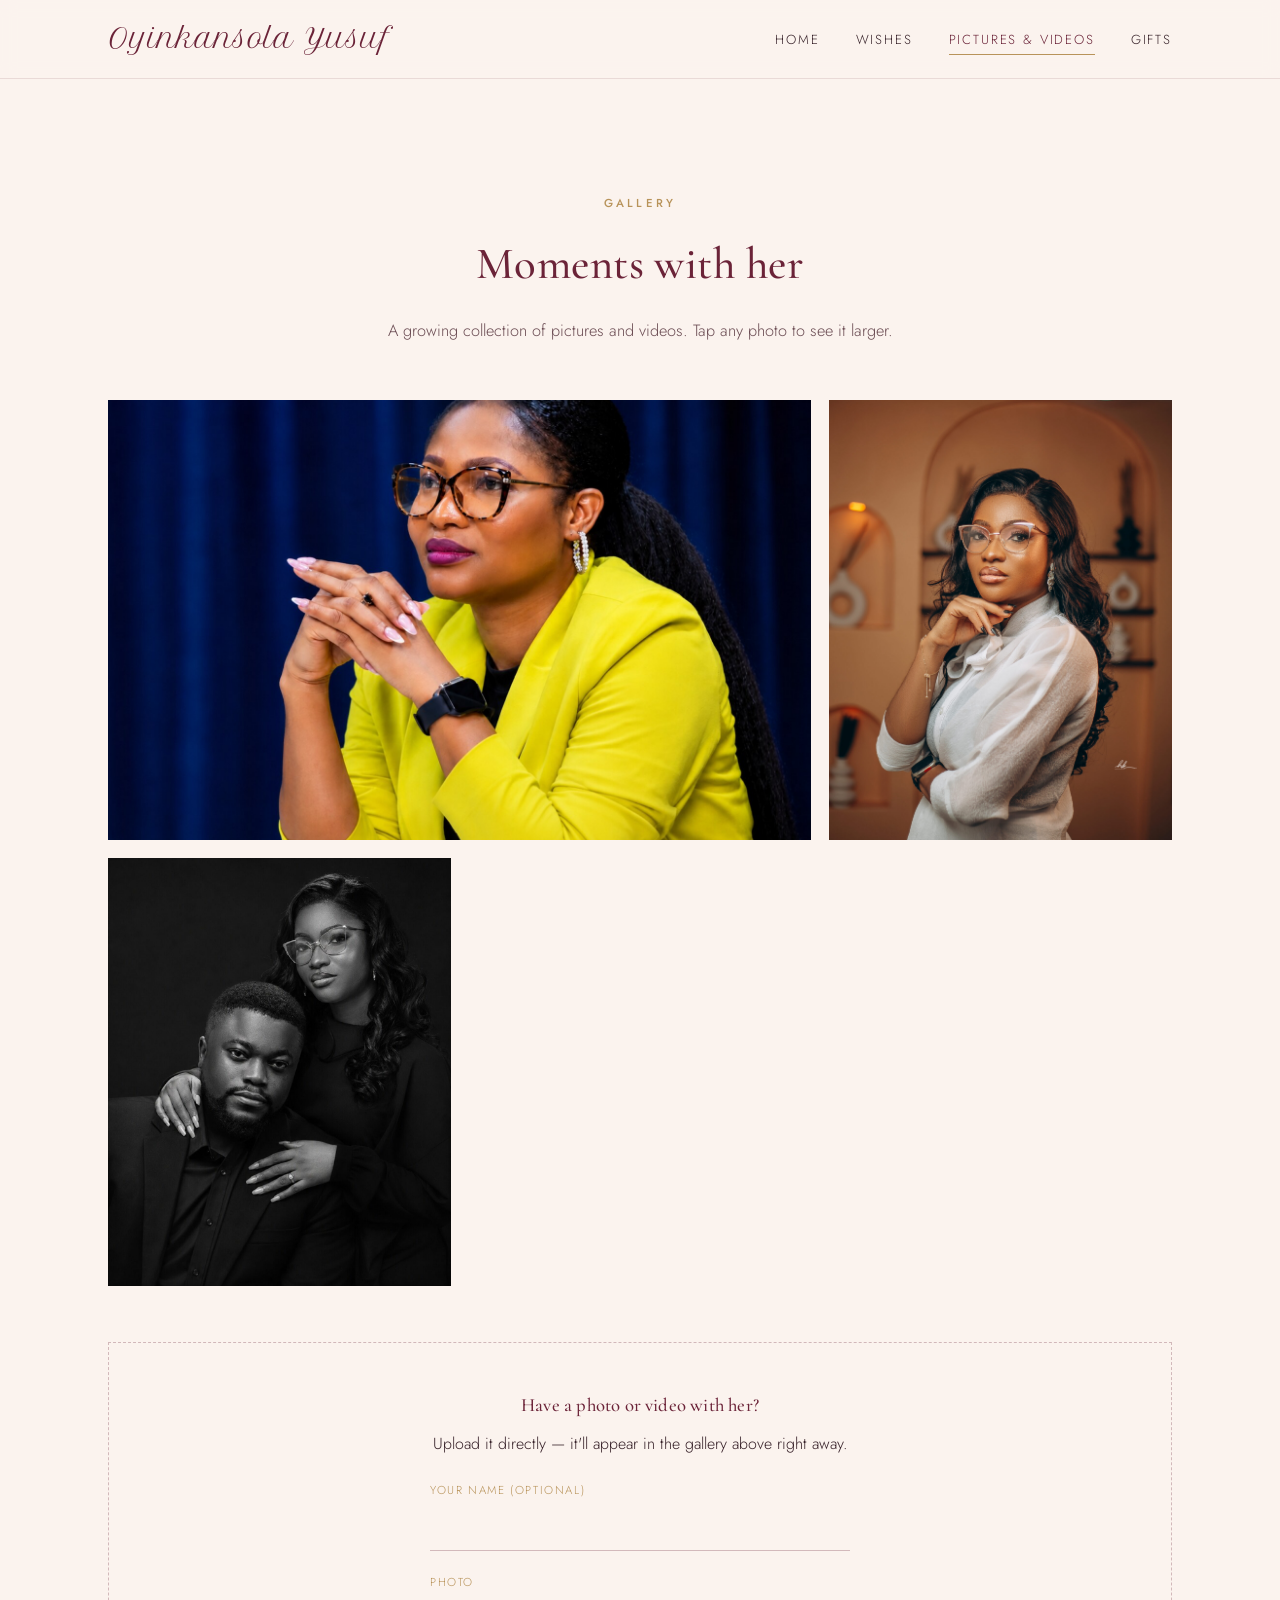
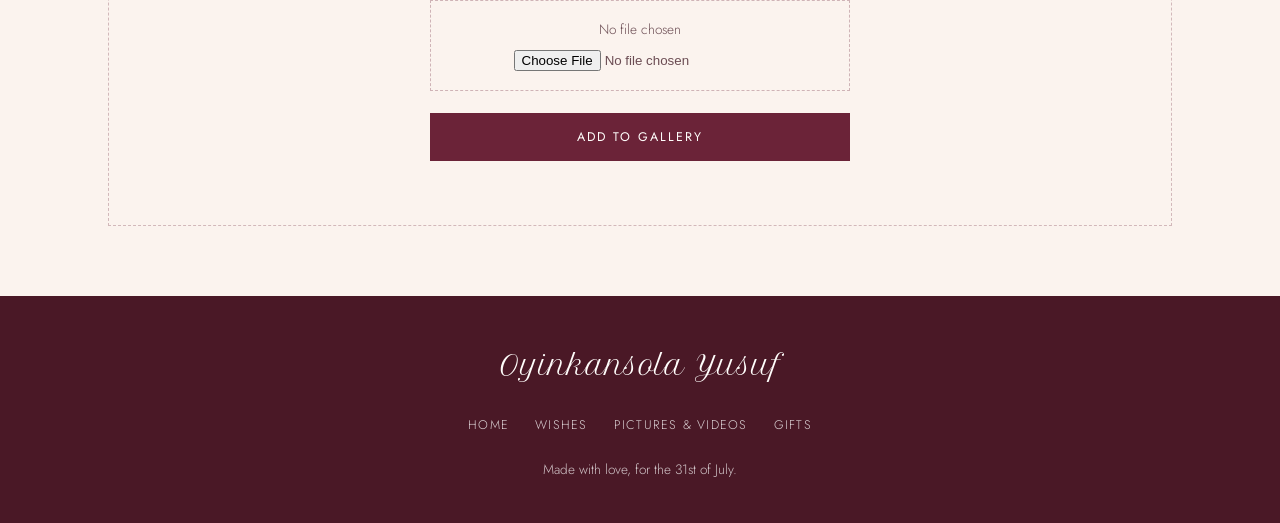
==== gallery.html @ 06c10862 "u" ====
<!DOCTYPE html>
<html lang="en">
<head>
<meta charset="UTF-8">
<meta name="viewport" content="width=device-width, initial-scale=1.0">
<title>Pictures &amp; Videos — Oyinkansola</title>
<meta name="description" content="Photos and videos of Oyinkansola — share your own to add to the gallery.">
<link rel="stylesheet" href="css/style.css">
</head>
<body>

<header class="site-header">
  <div class="container">
    <a href="index.html" class="brand">Oyinkansola Yusuf</a>
    <nav>
      <ul class="nav-links">
        <li><a href="index.html">Home</a></li>
        <li><a href="wishes.html">Wishes</a></li>
        <li><a href="gallery.html" class="active">Pictures &amp; Videos</a></li>
        <li><a href="gifts.html">Gifts</a></li>
      </ul>
    </nav>
    <button class="nav-toggle" aria-label="Menu">&#9776;</button>
  </div>
</header>

<section style="padding-bottom:70px;">
  <div class="container">
    <div class="section-heading reveal">
      <span class="eyebrow">Gallery</span>
      <h2>Moments with her</h2>
      <p>A growing collection of pictures and videos. Tap any photo to see it larger.</p>
    </div>

    <div class="gallery-grid reveal" id="gallery-grid">
      <div class="gallery-item wide" data-lightbox="images/hero-oyin.jpg">
        <img src="images/hero-oyin.jpg" alt="Oyinkansola">
      </div>
      <div class="gallery-item" data-lightbox="images/portrait-oyin.jpg">
        <img src="images/portrait-oyin.jpg" alt="Oyinkansola portrait">
      </div>
      <div class="gallery-item" data-lightbox="images/couple-oyin-olamide.jpg">
        <img src="images/couple-oyin-olamide.jpg" alt="Oyinkansola and Olamide">
      </div>
    </div>

    <div class="upload-cta reveal">
      <h3 style="margin-bottom:10px;">Have a photo or video with her?</h3>
      <p style="margin-bottom:24px;">Upload it directly — it'll appear in the gallery above right away.</p>
      <form id="gallery-upload-form" style="max-width:420px; margin:0 auto; text-align:left;">
        <div class="field">
          <label for="gallery-uploader-name">Your Name (optional)</label>
          <input type="text" id="gallery-uploader-name">
        </div>
        <div class="field" style="margin-bottom:0;">
          <label>Photo</label>
          <div class="field-file">
            <span id="gallery-photo-filename">No file chosen</span><br>
            <input type="file" id="gallery-photo-input" accept="image/*" required>
          </div>
        </div>
        <button type="submit" class="btn btn-solid" style="width:100%; justify-content:center; margin-top:22px;">Add to Gallery</button>
      </form>
      <p class="center" id="gallery-status" style="margin-top:16px; font-size:0.85rem; color:var(--plum-soft);"></p>
    </div>
  </div>
</section>

<div class="lightbox" id="lightbox">
  <button class="lightbox-close">&times;</button>
  <img src="" alt="Enlarged view">
</div>

<footer class="site-footer">
  <div class="container">
    <span class="brand">Oyinkansola Yusuf</span>
    <ul class="footer-nav">
      <li><a href="index.html">Home</a></li>
      <li><a href="wishes.html">Wishes</a></li>
      <li><a href="gallery.html">Pictures &amp; Videos</a></li>
      <li><a href="gifts.html">Gifts</a></li>
    </ul>
    <p>Made with love, for the 31st of July.</p>
  </div>
</footer>

<script src="https://cdn.jsdelivr.net/npm/@supabase/supabase-js@2"></script>
<script src="js/supabase-config.js"></script>
<script src="js/main.js"></script>
<script src="js/gallery.js"></script>
</body>
</html>
---- css/style.css ----
/* ============================================
   Oyinkansola's Birthday — Soft Romantic Theme
   ============================================ */

@import url('https://fonts.googleapis.com/css2?family=Cormorant+Garamond:ital,wght@0,400;0,500;0,600;1,400;1,500&family=Petit+Formal+Script&family=Jost:wght@300;400;500;600&display=swap');

:root{
  --ivory: #FBF3EE;
  --ivory-deep: #F3E4DC;
  --wine: #6B2338;
  --wine-deep: #4A1826;
  --rose: #C98F86;
  --rose-pale: #F3DCD6;
  --gold: #B8935A;
  --gold-soft: #D9BE8E;
  --plum: #362028;
  --plum-soft: #6b4c53;
  --white: #FFFDFB;

  --display: 'Cormorant Garamond', serif;
  --script: 'Petit Formal Script', cursive;
  --body: 'Jost', sans-serif;

  --radius: 2px;
  --max-width: 1120px;
}

*{ box-sizing: border-box; }
html{ scroll-behavior: smooth; }

body{
  margin: 0;
  background: var(--ivory);
  color: var(--plum);
  font-family: var(--body);
  font-weight: 300;
  line-height: 1.6;
  -webkit-font-smoothing: antialiased;
}

img{ max-width: 100%; display: block; }

a{ color: inherit; text-decoration: none; }

h1, h2, h3{
  font-family: var(--display);
  font-weight: 500;
  color: var(--wine);
  margin: 0 0 0.4em;
  letter-spacing: 0.01em;
}

p{ margin: 0 0 1em; }

.container{
  max-width: var(--max-width);
  margin: 0 auto;
  padding: 0 28px;
}

.eyebrow{
  font-family: var(--body);
  font-size: 0.72rem;
  letter-spacing: 0.28em;
  text-transform: uppercase;
  color: var(--gold);
  font-weight: 500;
}

/* ---------- Ribbon divider (signature motif) ---------- */
.ribbon-divider{
  width: 100%;
  height: 22px;
  display: block;
  margin: 0 auto;
}
.ribbon-divider svg{ display:block; width: 160px; height: 22px; margin: 0 auto; }
.ribbon-divider path{ stroke: var(--gold); stroke-width: 1.4; fill: none; }

/* ---------- Header / Nav ---------- */
.site-header{
  position: sticky;
  top: 0;
  z-index: 50;
  background: rgba(251, 243, 238, 0.92);
  backdrop-filter: blur(8px);
  border-bottom: 1px solid rgba(107, 35, 56, 0.12);
}
.site-header .container{
  display: flex;
  align-items: center;
  justify-content: space-between;
  height: 78px;
}
.brand{
  font-family: var(--script);
  font-size: 1.7rem;
  color: var(--wine);
  line-height: 1;
}
.nav-links{
  display: flex;
  gap: 36px;
  list-style: none;
  margin: 0;
  padding: 0;
}
.nav-links a{
  font-size: 0.82rem;
  letter-spacing: 0.14em;
  text-transform: uppercase;
  color: var(--plum);
  position: relative;
  padding-bottom: 6px;
  transition: color 0.25s ease;
}
.nav-links a::after{
  content: '';
  position: absolute;
  left: 0; right: 0; bottom: 0;
  height: 1px;
  background: var(--gold);
  transform: scaleX(0);
  transform-origin: left;
  transition: transform 0.3s ease;
}
.nav-links a:hover, .nav-links a.active{ color: var(--wine); }
.nav-links a:hover::after, .nav-links a.active::after{ transform: scaleX(1); }

.nav-toggle{
  display: none;
  background: none;
  border: none;
  color: var(--wine);
  font-size: 1.6rem;
  cursor: pointer;
}

@media (max-width: 780px){
  .nav-toggle{ display: block; }
  .nav-links{
    position: absolute;
    top: 78px; left: 0; right: 0;
    background: var(--ivory);
    flex-direction: column;
    gap: 0;
    padding: 8px 28px 20px;
    border-bottom: 1px solid rgba(107,35,56,0.12);
    display: none;
  }
  .nav-links.open{ display: flex; }
  .nav-links li{ padding: 12px 0; border-bottom: 1px solid rgba(107,35,56,0.08); }
}

/* ---------- Buttons ---------- */
.btn{
  display: inline-flex;
  align-items: center;
  gap: 10px;
  padding: 14px 32px;
  font-family: var(--body);
  font-size: 0.78rem;
  letter-spacing: 0.16em;
  text-transform: uppercase;
  border: 1px solid var(--wine);
  color: var(--wine);
  background: transparent;
  cursor: pointer;
  transition: all 0.3s ease;
}
.btn:hover{ background: var(--wine); color: var(--white); }
.btn-solid{ background: var(--wine); color: var(--white); }
.btn-solid:hover{ background: var(--wine-deep); border-color: var(--wine-deep); }
.btn-gold{ border-color: var(--gold); color: var(--gold-soft); }
.btn-gold:hover{ background: var(--gold); color: var(--white); border-color: var(--gold); }

/* ---------- Hero (index) ---------- */
.hero{
  position: relative;
  min-height: 92vh;
  display: flex;
  align-items: flex-end;
  overflow: hidden;
}
.hero-media{
  position: absolute;
  inset: 0;
}
.hero-media img{
  width: 100%; height: 100%;
  object-fit: cover;
  object-position: 50% 15%;
}
.hero-media::after{
  content: '';
  position: absolute; inset: 0;
  background: linear-gradient(180deg, rgba(54,32,40,0.15) 0%, rgba(54,32,40,0.15) 40%, rgba(54,32,40,0.78) 100%);
}
.hero-content{
  position: relative;
  z-index: 2;
  color: var(--white);
  padding: 0 28px 72px;
  width: 100%;
  max-width: var(--max-width);
  margin: 0 auto;
}
.hero-eyebrow{
  color: var(--gold-soft);
  font-size: 0.75rem;
  letter-spacing: 0.32em;
  text-transform: uppercase;
  margin-bottom: 18px;
}
.hero-name{
  font-family: var(--script);
  font-size: clamp(3rem, 9vw, 6.5rem);
  color: var(--white);
  line-height: 1;
  margin: 0 0 10px;
}
.hero-tagline{
  font-family: var(--display);
  font-style: italic;
  font-size: clamp(1.1rem, 2.2vw, 1.5rem);
  color: rgba(255,255,255,0.88);
  max-width: 520px;
  margin-bottom: 34px;
}
.hero-actions{
  display: flex;
  flex-wrap: wrap;
  gap: 16px;
  align-items: center;
}
.hero-actions .btn{ border-color: rgba(255,255,255,0.65); color: var(--white); }
.hero-actions .btn:hover{ background: var(--white); color: var(--wine); }
.hero-actions .btn-solid{ background: var(--gold); border-color: var(--gold); color: var(--wine-deep); }
.hero-actions .btn-solid:hover{ background: var(--gold-soft); }

/* Countdown */
.countdown{
  display: flex;
  gap: 22px;
  margin-top: 40px;
}
.countdown .unit{ text-align: center; }
.countdown .num{
  font-family: var(--display);
  font-size: clamp(1.8rem, 4vw, 2.6rem);
  color: var(--white);
  line-height: 1;
}
.countdown .label{
  display: block;
  margin-top: 6px;
  font-size: 0.65rem;
  letter-spacing: 0.2em;
  text-transform: uppercase;
  color: var(--gold-soft);
}

/* ---------- Sections ---------- */
section{ padding: 110px 0; }
.section-heading{
  text-align: center;
  max-width: 640px;
  margin: 0 auto 56px;
}
.section-heading h2{
  font-size: clamp(2rem, 4vw, 2.8rem);
  margin-top: 14px;
}
.section-heading p{
  color: var(--plum-soft);
  font-size: 1.02rem;
  margin-top: 14px;
}
.center{ text-align: center; }

.bg-deep{ background: var(--ivory-deep); }
.bg-wine{ background: var(--wine); color: var(--rose-pale); }
.bg-wine h2, .bg-wine h3{ color: var(--white); }
.bg-wine .eyebrow{ color: var(--gold-soft); }
.bg-wine p{ color: rgba(255,255,255,0.82); }

/* ---------- Nav cards (index -> other pages) ---------- */
.nav-cards{
  display: grid;
  grid-template-columns: repeat(3, 1fr);
  gap: 28px;
}
.nav-card{
  position: relative;
  aspect-ratio: 3/4;
  overflow: hidden;
  display: flex;
  align-items: flex-end;
  border: 1px solid rgba(107,35,56,0.14);
}
.nav-card img{
  position: absolute; inset: 0;
  width: 100%; height: 100%;
  object-fit: cover;
  transition: transform 0.6s ease;
}
.nav-card:hover img{ transform: scale(1.06); }
.nav-card::after{
  content: '';
  position: absolute; inset: 0;
  background: linear-gradient(180deg, rgba(54,32,40,0) 40%, rgba(54,32,40,0.85) 100%);
}
.nav-card .nav-card-label{
  position: relative;
  z-index: 2;
  padding: 26px;
  color: var(--white);
}
.nav-card .nav-card-label .eyebrow{ color: var(--gold-soft); }
.nav-card .nav-card-label h3{ color: var(--white); margin-top: 8px; font-size: 1.5rem; }

@media (max-width: 860px){
  .nav-cards{ grid-template-columns: 1fr; }
}

/* ---------- Wishes page ---------- */
.wish-form{
  max-width: 620px;
  margin: 0 auto;
  background: var(--white);
  border: 1px solid rgba(107,35,56,0.14);
  padding: 44px;
}
.field{ margin-bottom: 22px; }
.field label{
  display: block;
  font-size: 0.72rem;
  letter-spacing: 0.14em;
  text-transform: uppercase;
  color: var(--gold);
  margin-bottom: 8px;
}
.field input[type=text],
.field input[type=email],
.field textarea{
  width: 100%;
  border: none;
  border-bottom: 1px solid rgba(107,35,56,0.28);
  background: transparent;
  padding: 10px 2px;
  font-family: var(--body);
  font-size: 1rem;
  color: var(--plum);
}
.field input:focus, .field textarea:focus{
  outline: none;
  border-bottom-color: var(--wine);
}
.field textarea{ resize: vertical; min-height: 110px; }
.field-file{
  border: 1px dashed rgba(107,35,56,0.3);
  padding: 18px;
  text-align: center;
  font-size: 0.85rem;
  color: var(--plum-soft);
}
.field-file input{ margin-top: 10px; }

.wishes-wall{
  columns: 3 260px;
  column-gap: 26px;
}
.wish-card{
  break-inside: avoid;
  margin-bottom: 26px;
  background: var(--white);
  border: 1px solid rgba(107,35,56,0.12);
  padding: 30px 26px 26px;
  position: relative;
}
.wish-card::before{
  content: '';
  position: absolute;
  top: 0; left: 24px;
  width: 34px; height: 6px;
  background: var(--gold-soft);
  opacity: 0.8;
}
.wish-seal{
  width: 30px; height: 30px;
  border-radius: 50%;
  background: radial-gradient(circle at 35% 30%, var(--gold-soft), var(--gold) 70%);
  display: flex; align-items: center; justify-content: center;
  font-family: var(--script);
  color: var(--wine-deep);
  font-size: 0.95rem;
  margin-bottom: 14px;
}
.wish-message{
  font-family: var(--display);
  font-style: italic;
  font-size: 1.08rem;
  color: var(--plum);
  margin-bottom: 14px;
}
.wish-from{
  font-size: 0.78rem;
  letter-spacing: 0.08em;
  text-transform: uppercase;
  color: var(--wine);
}
.wish-photo{ margin: -30px -26px 16px; }
.wish-photo img{ width: 100%; aspect-ratio: 4/3; object-fit: cover; }

@media (max-width: 860px){ .wishes-wall{ columns: 2 220px; } }
@media (max-width: 560px){ .wishes-wall{ columns: 1; } }

/* ---------- Gallery ---------- */
.gallery-grid{
  display: grid;
  grid-template-columns: repeat(3, 1fr);
  gap: 18px;
}
.gallery-item{
  position: relative;
  overflow: hidden;
  cursor: pointer;
  background: var(--ivory-deep);
}
.gallery-item img, .gallery-item video{
  width: 100%; height: 100%;
  object-fit: cover;
  aspect-ratio: 4/5;
  transition: transform 0.5s ease;
}
.gallery-item:hover img{ transform: scale(1.05); }
.gallery-item.wide{ grid-column: span 2; }
.gallery-item.wide img{ aspect-ratio: 8/5; }

@media (max-width: 780px){
  .gallery-grid{ grid-template-columns: repeat(2, 1fr); }
  .gallery-item.wide{ grid-column: span 2; }
}

.lightbox{
  position: fixed; inset: 0;
  background: rgba(54,32,40,0.92);
  display: none;
  align-items: center;
  justify-content: center;
  z-index: 200;
  padding: 40px;
}
.lightbox.open{ display: flex; }
.lightbox img{ max-width: 90vw; max-height: 85vh; object-fit: contain; }
.lightbox-close{
  position: absolute;
  top: 28px; right: 36px;
  color: var(--white);
  font-size: 2rem;
  cursor: pointer;
  background: none; border: none;
}

.upload-cta{
  text-align: center;
  margin-top: 56px;
  padding: 48px;
  border: 1px dashed rgba(107,35,56,0.28);
}

/* ---------- Gifts ---------- */
.gifts-grid{
  display: grid;
  grid-template-columns: 1fr 1fr;
  gap: 36px;
}
.gift-panel{
  background: var(--white);
  border: 1px solid rgba(107,35,56,0.14);
  padding: 44px;
}
.gift-panel h3{ font-size: 1.6rem; }
.gift-panel .eyebrow{ margin-bottom: 10px; display: block; }

.bank-row{
  display: flex;
  align-items: center;
  justify-content: space-between;
  padding: 16px 0;
  border-bottom: 1px solid rgba(107,35,56,0.1);
}
.bank-row:last-child{ border-bottom: none; }
.bank-label{ font-size: 0.72rem; letter-spacing: 0.1em; text-transform: uppercase; color: var(--plum-soft); }
.bank-value{ font-family: var(--display); font-size: 1.15rem; color: var(--wine); }

.copy-btn{
  background: none;
  border: 1px solid var(--gold);
  color: var(--gold);
  font-size: 0.68rem;
  letter-spacing: 0.1em;
  text-transform: uppercase;
  padding: 8px 14px;
  cursor: pointer;
  transition: all 0.25s ease;
}
.copy-btn:hover{ background: var(--gold); color: var(--white); }
.copy-btn.copied{ background: var(--wine); border-color: var(--wine); color: var(--white); }

.wishlist-placeholder{
  text-align: center;
  padding: 40px 20px;
  color: var(--plum-soft);
  font-style: italic;
  font-family: var(--display);
  font-size: 1.1rem;
  border: 1px dashed rgba(107,35,56,0.25);
}

@media (max-width: 860px){ .gifts-grid{ grid-template-columns: 1fr; } }

/* ---------- Footer ---------- */
.site-footer{
  background: var(--wine-deep);
  color: rgba(255,255,255,0.75);
  padding: 56px 0 36px;
  text-align: center;
}
.site-footer .brand{ color: var(--white); margin-bottom: 10px; display: inline-block; }
.site-footer p{ font-size: 0.85rem; margin-bottom: 6px; }
.footer-nav{
  display: flex;
  justify-content: center;
  gap: 26px;
  margin: 22px 0;
  list-style: none;
  padding: 0;
}
.footer-nav a{ font-size: 0.78rem; letter-spacing: 0.1em; text-transform: uppercase; color: rgba(255,255,255,0.8); }
.footer-nav a:hover{ color: var(--gold-soft); }

/* ---------- Reveal on scroll ---------- */
.reveal{ opacity: 0; transform: translateY(18px); transition: opacity 0.7s ease, transform 0.7s ease; }
.reveal.in{ opacity: 1; transform: translateY(0); }

@media (prefers-reduced-motion: reduce){
  .reveal{ opacity: 1; transform: none; transition: none; }
  .nav-card img, .gallery-item img{ transition: none; }
}
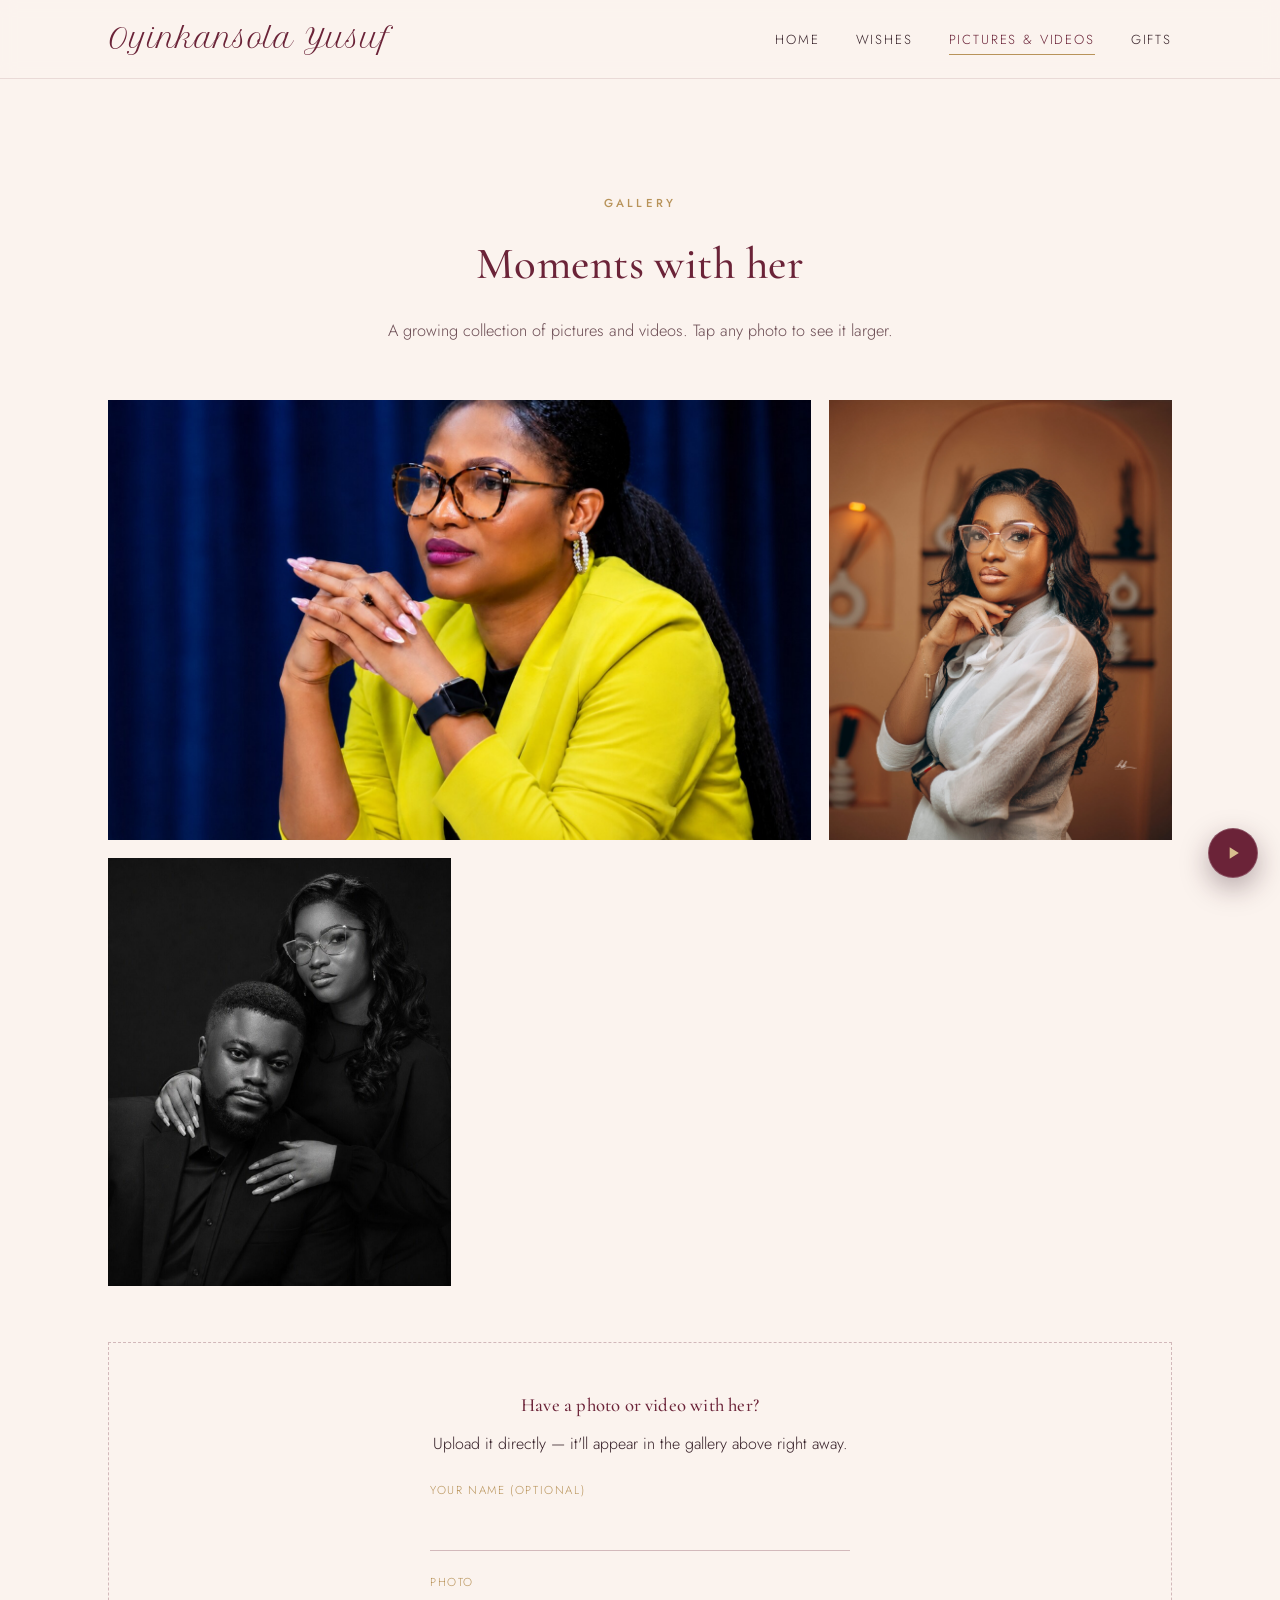
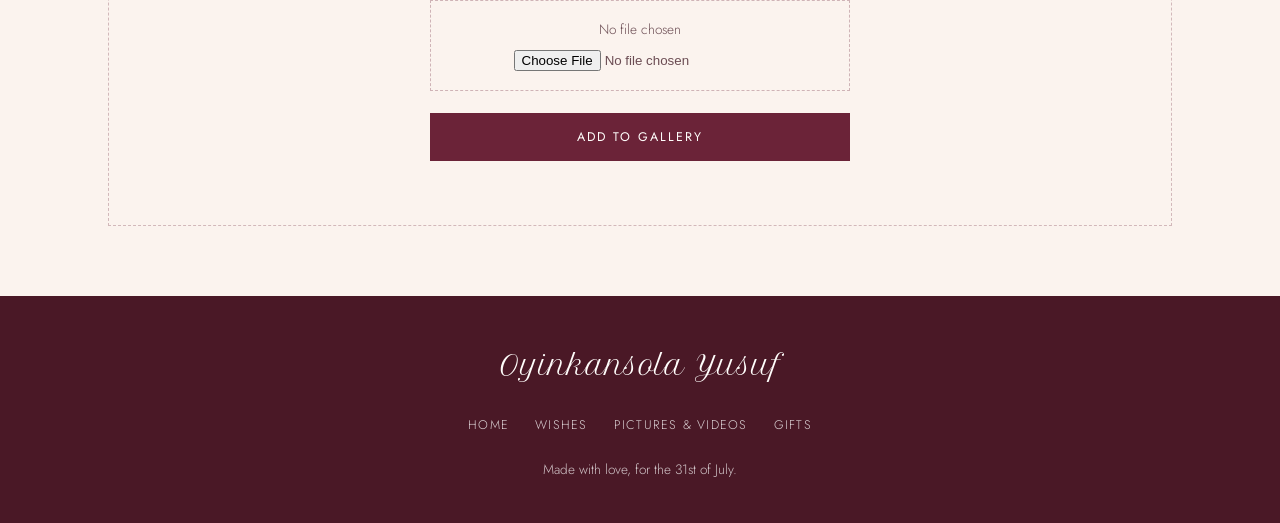
==== commit 81c6d7a6: "new" ====
--- a/gallery.html
+++ b/gallery.html
@@ -5,6 +5,10 @@
 <meta name="viewport" content="width=device-width, initial-scale=1.0">
 <title>Pictures &amp; Videos — Oyinkansola</title>
 <meta name="description" content="Photos and videos of Oyinkansola — share your own to add to the gallery.">
+<link rel="icon" href="favicon.ico" sizes="any">
+<link rel="icon" type="image/png" sizes="32x32" href="favicon-32x32.png">
+<link rel="icon" type="image/png" sizes="16x16" href="favicon-16x16.png">
+<link rel="apple-touch-icon" sizes="180x180" href="apple-touch-icon.png">
 <link rel="stylesheet" href="css/style.css">
 </head>
 <body>
@@ -87,6 +91,12 @@
 <script src="https://cdn.jsdelivr.net/npm/@supabase/supabase-js@2"></script>
 <script src="js/supabase-config.js"></script>
 <script src="js/main.js"></script>
+<audio id="bg-music" src="audio/theme-song.mp3" loop preload="none"></audio>
+<button class="music-toggle" id="music-toggle" aria-label="Play music">
+  <svg class="icon-play" viewBox="0 0 24 24" fill="currentColor"><path d="M8 5v14l11-7z"/></svg>
+  <span class="eq"><span></span><span></span><span></span></span>
+</button>
 <script src="js/gallery.js"></script>
+<script src="js/music.js"></script>
 </body>
 </html>
--- a/css/style.css
+++ b/css/style.css
@@ -194,7 +194,9 @@
 .hero-media::after{
   content: '';
   position: absolute; inset: 0;
-  background: linear-gradient(180deg, rgba(54,32,40,0.15) 0%, rgba(54,32,40,0.15) 40%, rgba(54,32,40,0.78) 100%);
+  background:
+    linear-gradient(90deg, rgba(20,10,15,0.82) 0%, rgba(20,10,15,0.6) 26%, rgba(20,10,15,0.25) 46%, rgba(20,10,15,0) 62%),
+    linear-gradient(180deg, rgba(30,14,20,0.05) 0%, rgba(30,14,20,0.18) 30%, rgba(30,14,20,0.5) 58%, rgba(24,11,16,0.94) 100%);
 }
 .hero-content{
   position: relative;
@@ -211,21 +213,26 @@
   letter-spacing: 0.32em;
   text-transform: uppercase;
   margin-bottom: 18px;
+  text-shadow: 0 2px 10px rgba(0,0,0,0.55);
 }
 .hero-name{
   font-family: var(--script);
-  font-size: clamp(3rem, 9vw, 6.5rem);
+  font-size: clamp(2.4rem, 6vw, 4.4rem);
+  max-width: 560px;
   color: var(--white);
-  line-height: 1;
+  line-height: 1.05;
   margin: 0 0 10px;
+  text-shadow: 0 4px 30px rgba(0,0,0,0.55), 0 2px 8px rgba(0,0,0,0.5), 0 1px 2px rgba(0,0,0,0.6);
+  -webkit-text-stroke: 0.4px rgba(0,0,0,0.12);
 }
 .hero-tagline{
   font-family: var(--display);
   font-style: italic;
   font-size: clamp(1.1rem, 2.2vw, 1.5rem);
-  color: rgba(255,255,255,0.88);
-  max-width: 520px;
+  color: rgba(255,255,255,0.92);
+  max-width: 480px;
   margin-bottom: 34px;
+  text-shadow: 0 2px 14px rgba(0,0,0,0.5);
 }
 .hero-actions{
   display: flex;
@@ -258,6 +265,16 @@
   letter-spacing: 0.2em;
   text-transform: uppercase;
   color: var(--gold-soft);
+}
+
+@media (max-width: 480px){
+  .hero-content{ padding: 0 20px 48px; }
+  .hero-actions{ gap: 10px; }
+  .hero-actions .btn{ padding: 12px 20px; font-size: 0.7rem; }
+  .countdown{ gap: 0; }
+  .countdown .unit{ padding: 0 10px; }
+  .countdown .num{ font-size: 1.5rem; }
+  .countdown .label{ font-size: 0.56rem; letter-spacing: 0.12em; }
 }
 
 /* ---------- Sections ---------- */
@@ -547,4 +564,57 @@
 @media (prefers-reduced-motion: reduce){
   .reveal{ opacity: 1; transform: none; transition: none; }
   .nav-card img, .gallery-item img{ transition: none; }
-}+}
+
+/* ---------- Music toggle ---------- */
+.music-toggle{
+  position: fixed;
+  right: 22px;
+  bottom: 22px;
+  z-index: 300;
+  width: 50px;
+  height: 50px;
+  border-radius: 50%;
+  background: var(--wine);
+  border: 1px solid rgba(255,255,255,0.2);
+  color: var(--gold-soft);
+  display: flex;
+  align-items: center;
+  justify-content: center;
+  cursor: pointer;
+  box-shadow: 0 10px 28px rgba(54,24,38,0.35);
+  transition: transform 0.25s ease, background 0.25s ease;
+}
+.music-toggle:hover{ transform: scale(1.06); background: var(--wine-deep); }
+.music-toggle svg{ width: 20px; height: 20px; }
+.music-toggle.is-playing .icon-play{ display: none; }
+
+.music-toggle .eq{
+  display: none;
+  align-items: flex-end;
+  gap: 2.5px;
+  height: 16px;
+}
+.music-toggle.is-playing .eq{ display: flex; }
+.music-toggle .eq span{
+  width: 3px;
+  background: var(--gold-soft);
+  border-radius: 1px;
+  animation: eq-bounce 0.9s ease-in-out infinite;
+}
+.music-toggle .eq span:nth-child(1){ animation-delay: 0s; }
+.music-toggle .eq span:nth-child(2){ animation-delay: 0.2s; }
+.music-toggle .eq span:nth-child(3){ animation-delay: 0.4s; }
+
+@keyframes eq-bounce{
+  0%, 100% { height: 4px; }
+  50% { height: 16px; }
+}
+
+@media (prefers-reduced-motion: reduce){
+  .music-toggle .eq span{ animation: none; height: 10px; }
+}
+
+@media (max-width: 480px){
+  .music-toggle{ right: 16px; bottom: 16px; width: 44px; height: 44px; }
+}
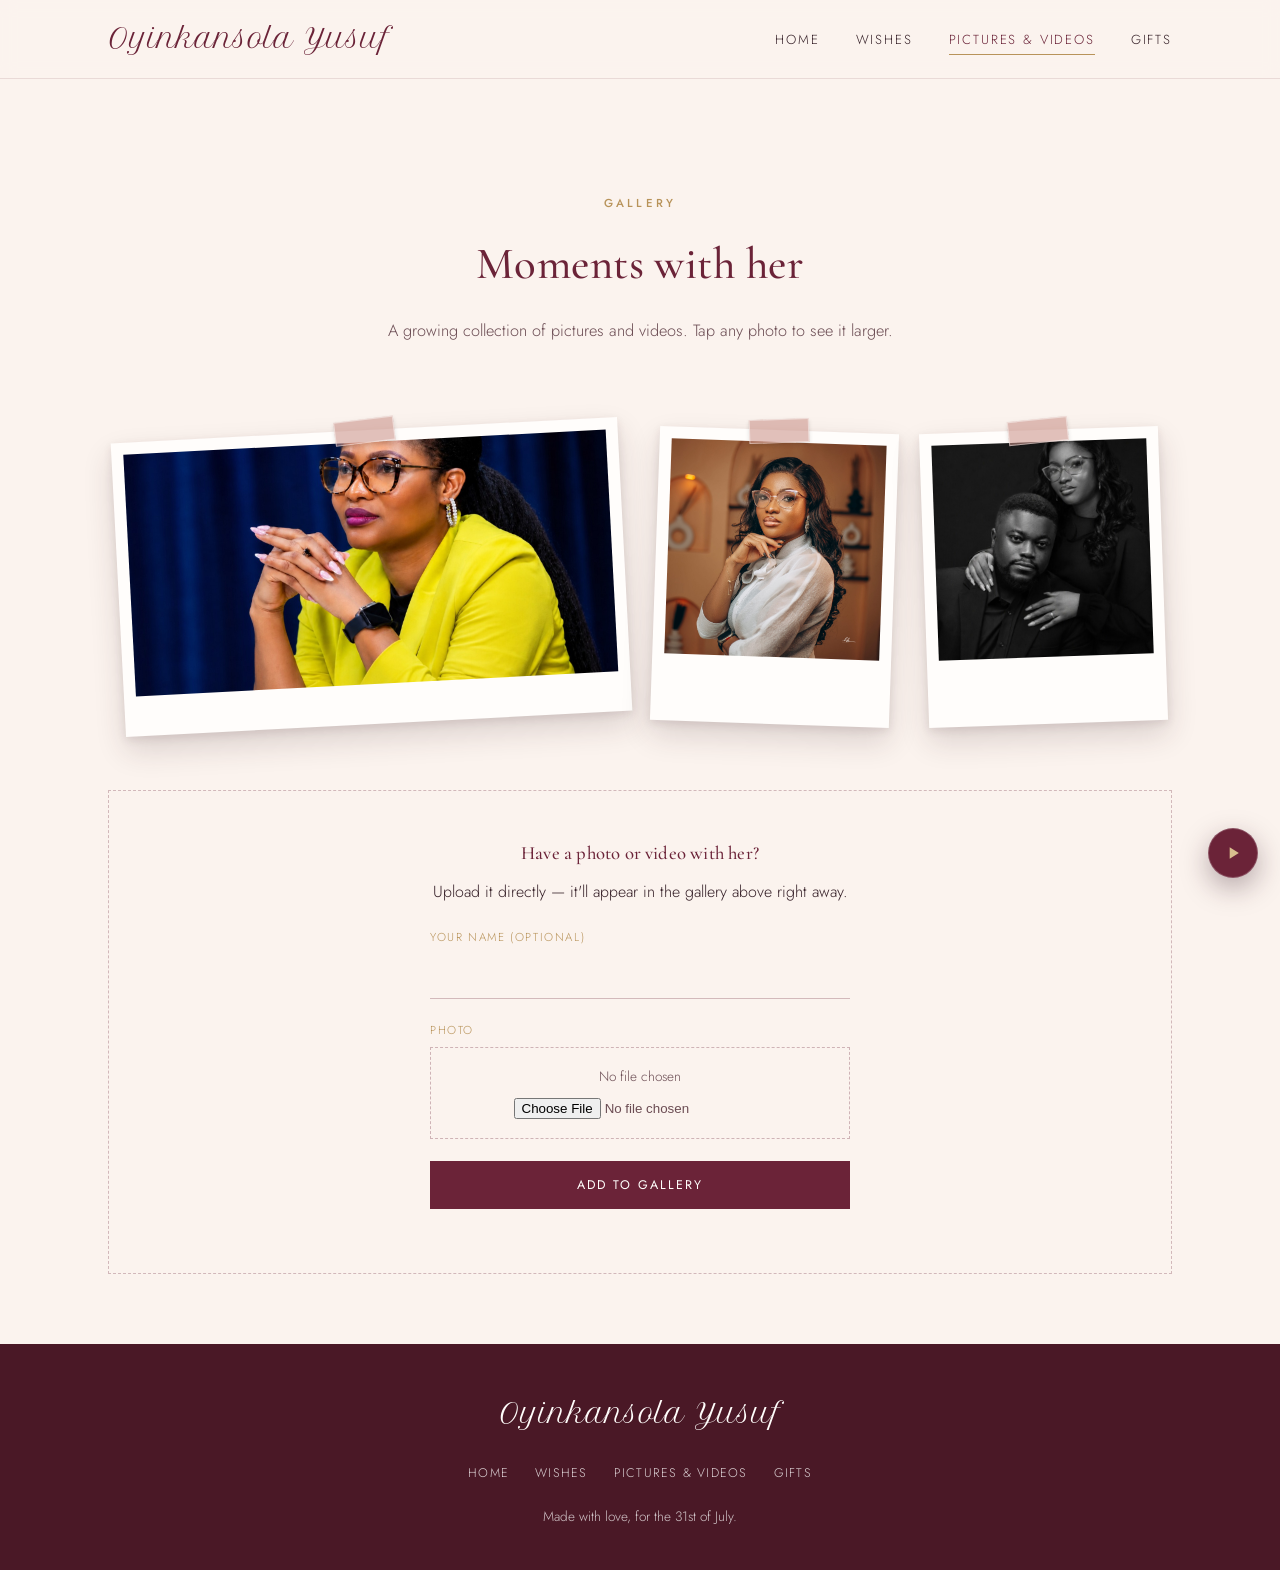
==== commit 5958db1a: "n" ====
--- a/gallery.html
+++ b/gallery.html
@@ -36,16 +36,12 @@
       <p>A growing collection of pictures and videos. Tap any photo to see it larger.</p>
     </div>
 
-    <div class="gallery-grid reveal" id="gallery-grid">
-      <div class="gallery-item wide" data-lightbox="images/hero-oyin.jpg">
-        <img src="images/hero-oyin.jpg" alt="Oyinkansola">
-      </div>
-      <div class="gallery-item" data-lightbox="images/portrait-oyin.jpg">
-        <img src="images/portrait-oyin.jpg" alt="Oyinkansola portrait">
-      </div>
-      <div class="gallery-item" data-lightbox="images/couple-oyin-olamide.jpg">
-        <img src="images/couple-oyin-olamide.jpg" alt="Oyinkansola and Olamide">
-      </div>
+    <div class="gallery-grid" id="gallery-grid">
+      <p class="center" style="grid-column:1/-1; color:var(--plum-soft);">Loading photos…</p>
+    </div>
+
+    <div class="view-more-wrap">
+      <button type="button" class="btn" id="view-more-photos" style="display:none;">View More Photos</button>
     </div>
 
     <div class="upload-cta reveal">
@@ -91,7 +87,7 @@
 <script src="https://cdn.jsdelivr.net/npm/@supabase/supabase-js@2"></script>
 <script src="js/supabase-config.js"></script>
 <script src="js/main.js"></script>
-<audio id="bg-music" src="audio/theme-song.mp3" loop preload="none"></audio>
+<audio id="bg-music" src="audio/theme-song.mp3" loop preload="auto"></audio>
 <button class="music-toggle" id="music-toggle" aria-label="Play music">
   <svg class="icon-play" viewBox="0 0 24 24" fill="currentColor"><path d="M8 5v14l11-7z"/></svg>
   <span class="eq"><span></span><span></span><span></span></span>
--- a/css/style.css
+++ b/css/style.css
@@ -435,28 +435,69 @@
 /* ---------- Gallery ---------- */
 .gallery-grid{
   display: grid;
-  grid-template-columns: repeat(3, 1fr);
-  gap: 18px;
+  grid-template-columns: repeat(auto-fill, minmax(210px, 1fr));
+  gap: 46px 30px;
+  padding: 30px 10px 10px;
 }
 .gallery-item{
   position: relative;
-  overflow: hidden;
+  background: var(--white);
+  padding: 12px 12px 40px;
+  box-shadow: 0 14px 30px rgba(54,32,40,0.16), 0 3px 8px rgba(54,32,40,0.10);
   cursor: pointer;
-  background: var(--ivory-deep);
+  transition: transform 0.35s cubic-bezier(.22,.61,.36,1), box-shadow 0.35s ease;
+}
+.gallery-item::before{
+  content: '';
+  position: absolute;
+  top: -11px; left: 50%;
+  width: 58px; height: 22px;
+  background: rgba(201,143,134,0.55);
+  border: 1px solid rgba(255,255,255,0.45);
+  box-shadow: 0 2px 4px rgba(0,0,0,0.12);
+  transform: translateX(-50%) rotate(-4deg);
+  pointer-events: none;
 }
 .gallery-item img, .gallery-item video{
-  width: 100%; height: 100%;
+  width: 100%;
+  aspect-ratio: 1/1;
   object-fit: cover;
-  aspect-ratio: 4/5;
-  transition: transform 0.5s ease;
-}
-.gallery-item:hover img{ transform: scale(1.05); }
+  display: block;
+}
+.gallery-item:hover{
+  transform: rotate(0deg) scale(1.045) !important;
+  box-shadow: 0 24px 48px rgba(54,32,40,0.26);
+  z-index: 5;
+}
+
+/* Scattered hand-placed feel — cycles through gentle rotations */
+.gallery-item:nth-child(6n+1){ transform: rotate(-3deg); }
+.gallery-item:nth-child(6n+2){ transform: rotate(2deg); }
+.gallery-item:nth-child(6n+3){ transform: rotate(-2deg); }
+.gallery-item:nth-child(6n+4){ transform: rotate(3.5deg); }
+.gallery-item:nth-child(6n+5){ transform: rotate(-4deg); }
+.gallery-item:nth-child(6n+6){ transform: rotate(1.5deg); }
+
 .gallery-item.wide{ grid-column: span 2; }
-.gallery-item.wide img{ aspect-ratio: 8/5; }
+.gallery-item.wide img{ aspect-ratio: 2/1; }
 
 @media (max-width: 780px){
-  .gallery-grid{ grid-template-columns: repeat(2, 1fr); }
+  .gallery-grid{ grid-template-columns: repeat(2, 1fr); gap: 40px 20px; }
   .gallery-item.wide{ grid-column: span 2; }
+}
+@media (max-width: 480px){
+  .gallery-grid{ grid-template-columns: 1fr; }
+  .gallery-item{ transform: rotate(0deg) !important; }
+  .gallery-item:hover{ transform: scale(1.02) !important; }
+}
+
+@media (prefers-reduced-motion: reduce){
+  .gallery-item{ transition: none; }
+}
+
+.view-more-wrap{
+  text-align: center;
+  margin-top: 8px;
 }
 
 .lightbox{
